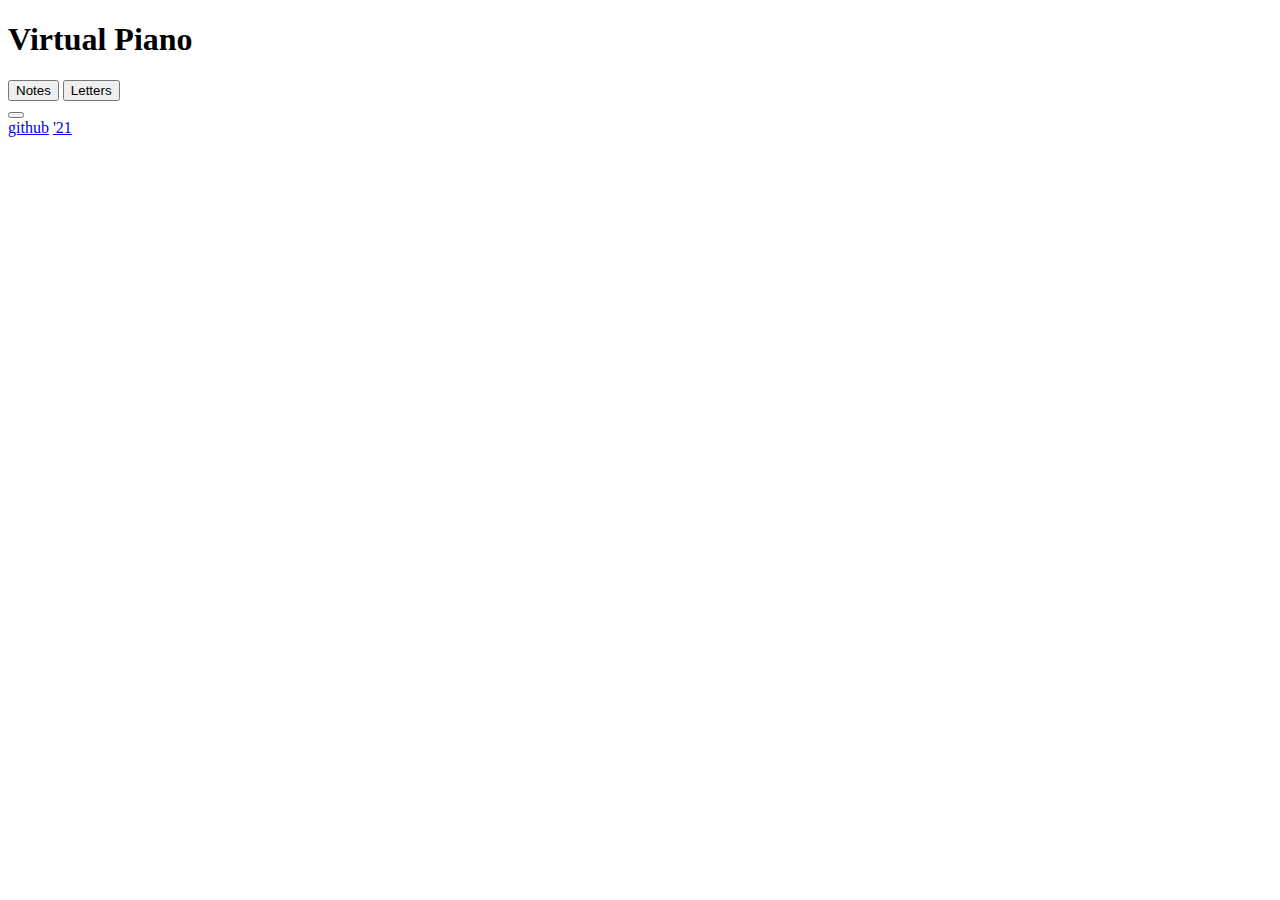
==== virtual-piano/index.html @ 3cd92677 "feat: add fullscreen feature" ====
<!DOCTYPE html>
<html lang="en">

<head>
  <meta charset="UTF-8">
  <meta http-equiv="X-UA-Compatible" content="IE=edge">
  <meta name="viewport" content="width=device-width, initial-scale=1.0">
  <link href="assets/piano.ico" rel="shortcut icon">

  <link href="https://fonts.gstatic.com" rel="preconnect">
  <link href="https://fonts.googleapis.com/css2?family=Open+Sans+Condensed:wght@300&family=Open+Sans:wght@300;400;800&display=swap" rel="stylesheet">
  <link href="style.css" rel="stylesheet">

  <title>virtual-piano</title>
</head>

<body>
  <header class="header">
    <h1 class="header-title">Virtual Piano</h1>
  </header>
  <main class="main">
    <div class="btn-container">
      <button class="btn btn-notes btn-active">Notes</button>
      <button class="btn btn-letters">Letters</button>
    </div>
    <div class="piano">
      <div class="piano-key" data-letter="D" data-note="c"></div>
      <div class="piano-key" data-letter="F" data-note="d"></div>
      <div class="piano-key" data-letter="G" data-note="e"></div>
      <div class="piano-key" data-letter="H" data-note="f"></div>
      <div class="piano-key" data-letter="J" data-note="g"></div>
      <div class="piano-key" data-letter="K" data-note="a"></div>
      <div class="piano-key" data-letter="L" data-note="b"></div>
      <div class="keys-sharp">
        <div class="piano-key sharp" data-letter="R" data-note="c♯"></div>
        <div class="piano-key sharp" data-letter="T" data-note="d♯"></div>
        <div class="piano-key sharp none"></div>
        <div class="piano-key sharp" data-letter="U" data-note="f♯"></div>
        <div class="piano-key sharp" data-letter="I" data-note="g♯"></div>
        <div class="piano-key sharp" data-letter="O" data-note="a♯"></div>
      </div>
    </div>
    <button class="fullscreen openfullscreen"></button>
  </main>
  <footer class="footer">
    <div class="footer-container">
      <a class="github" href="#" target="_blank" rel="noopener noreferrer">github</a>
      <a class="rss" href="https://rs.school/js/" target="_blank" rel="noopener noreferrer">
        <span class="rss-year">'21</span>
      </a>
    </div>
  </footer>
  <script src="app.js"></script>
</body>

</html>
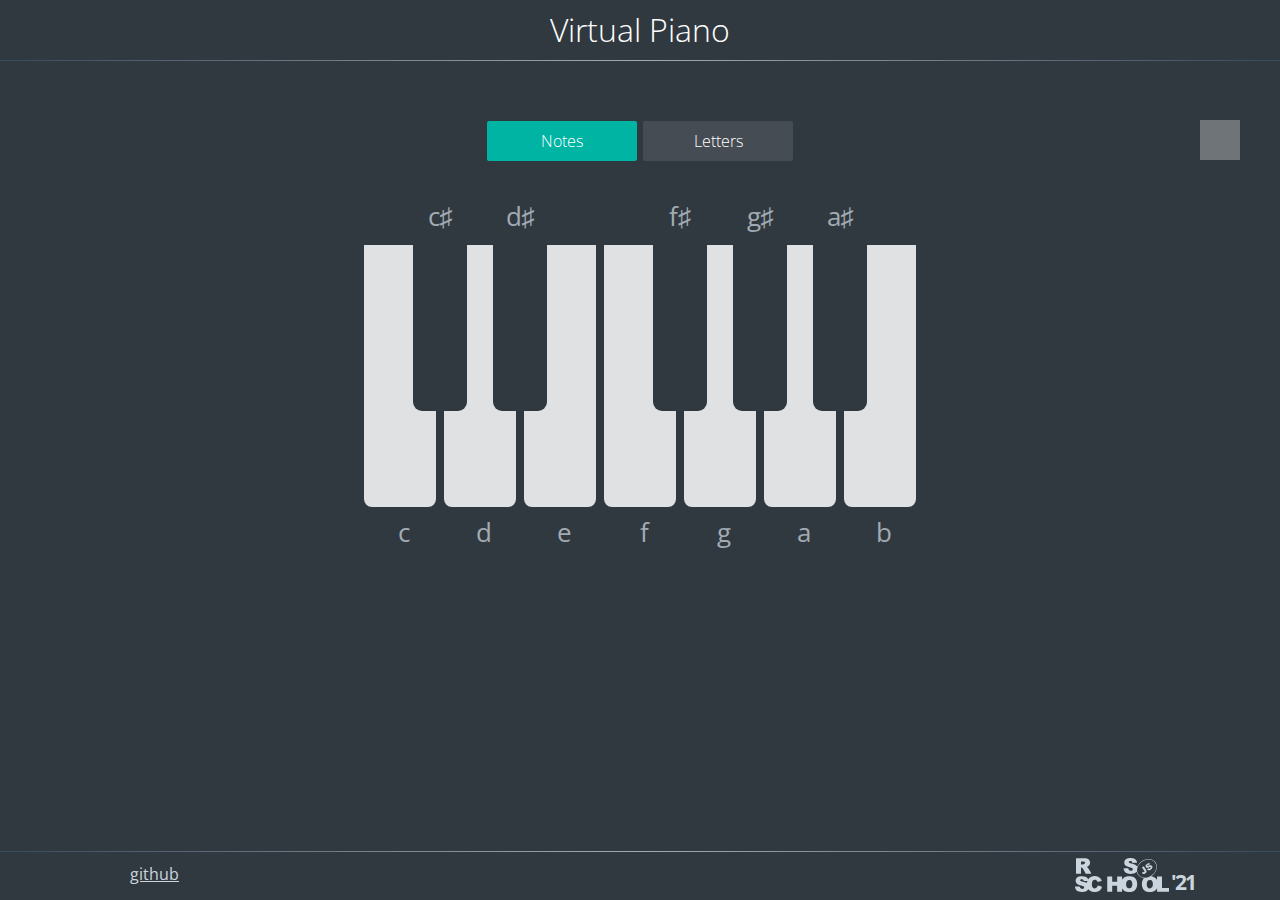
==== commit b05d6b7c: "add changes to virtual-piano project" ====
--- a/virtual-piano/index.html
+++ b/virtual-piano/index.html
@@ -1,56 +1,57 @@
-<!DOCTYPE html>
-<html lang="en">
-
-<head>
-  <meta charset="UTF-8">
-  <meta http-equiv="X-UA-Compatible" content="IE=edge">
-  <meta name="viewport" content="width=device-width, initial-scale=1.0">
-  <link href="assets/piano.ico" rel="shortcut icon">
-
-  <link href="https://fonts.gstatic.com" rel="preconnect">
-  <link href="https://fonts.googleapis.com/css2?family=Open+Sans+Condensed:wght@300&family=Open+Sans:wght@300;400;800&display=swap" rel="stylesheet">
-  <link href="style.css" rel="stylesheet">
-
-  <title>virtual-piano</title>
-</head>
-
-<body>
-  <header class="header">
-    <h1 class="header-title">Virtual Piano</h1>
-  </header>
-  <main class="main">
-    <div class="btn-container">
-      <button class="btn btn-notes btn-active">Notes</button>
-      <button class="btn btn-letters">Letters</button>
-    </div>
-    <div class="piano">
-      <div class="piano-key" data-letter="D" data-note="c"></div>
-      <div class="piano-key" data-letter="F" data-note="d"></div>
-      <div class="piano-key" data-letter="G" data-note="e"></div>
-      <div class="piano-key" data-letter="H" data-note="f"></div>
-      <div class="piano-key" data-letter="J" data-note="g"></div>
-      <div class="piano-key" data-letter="K" data-note="a"></div>
-      <div class="piano-key" data-letter="L" data-note="b"></div>
-      <div class="keys-sharp">
-        <div class="piano-key sharp" data-letter="R" data-note="c♯"></div>
-        <div class="piano-key sharp" data-letter="T" data-note="d♯"></div>
-        <div class="piano-key sharp none"></div>
-        <div class="piano-key sharp" data-letter="U" data-note="f♯"></div>
-        <div class="piano-key sharp" data-letter="I" data-note="g♯"></div>
-        <div class="piano-key sharp" data-letter="O" data-note="a♯"></div>
-      </div>
-    </div>
-    <button class="fullscreen openfullscreen"></button>
-  </main>
-  <footer class="footer">
-    <div class="footer-container">
-      <a class="github" href="#" target="_blank" rel="noopener noreferrer">github</a>
-      <a class="rss" href="https://rs.school/js/" target="_blank" rel="noopener noreferrer">
-        <span class="rss-year">'21</span>
-      </a>
-    </div>
-  </footer>
-  <script src="app.js"></script>
-</body>
-
+<!DOCTYPE html>
+<html lang="en">
+
+<head>
+  <meta charset="UTF-8">
+  <meta http-equiv="X-UA-Compatible" content="IE=edge">
+  <meta name="viewport" content="width=device-width, initial-scale=1.0">
+  <link href="assets/piano.ico" rel="shortcut icon">
+
+  <link href="https://fonts.gstatic.com" rel="preconnect">
+  <link href="https://fonts.googleapis.com/css2?family=Open+Sans+Condensed:wght@300&family=Open+Sans:wght@300;400;800&display=swap" rel="stylesheet">
+  <link href="style.css" rel="stylesheet">
+
+  <title>virtual-piano</title>
+</head>
+
+<body>
+  <header class="header">
+    <h1 class="header-title">Virtual Piano</h1>
+  </header>
+  <main class="main">
+    <div class="btn-container">
+      <button class="btn btn-notes btn-active">Notes</button>
+      <button class="btn btn-letters">Letters</button>
+    </div>
+    <div class="piano">
+      <div class="piano-key" data-letter="D" data-note="c"></div>
+      <div class="piano-key" data-letter="F" data-note="d"></div>
+      <div class="piano-key" data-letter="G" data-note="e"></div>
+      <div class="piano-key" data-letter="H" data-note="f"></div>
+      <div class="piano-key" data-letter="J" data-note="g"></div>
+      <div class="piano-key" data-letter="K" data-note="a"></div>
+      <div class="piano-key" data-letter="L" data-note="b"></div>
+      <div class="keys-sharp">
+        <div class="piano-key sharp" data-letter="R" data-note="c♯"></div>
+        <div class="piano-key sharp" data-letter="T" data-note="d♯"></div>
+        <div class="piano-key sharp none"></div>
+        <div class="piano-key sharp" data-letter="U" data-note="f♯"></div>
+        <div class="piano-key sharp" data-letter="I" data-note="g♯"></div>
+        <div class="piano-key sharp" data-letter="O" data-note="a♯"></div>
+      </div>
+    </div>
+    <button class="fullscreen openfullscreen"></button>
+  </main>
+  <footer class="footer">
+    <div class="footer-container">
+      <a class="github" href="https://github.com/OlhaMatyashovska/stage1-tasks/tree/virtual-piano" target="_blank" rel="noopener noreferrer">github</a>
+      <a class="rss" href="https://rs.school/js/" target="_blank" rel="noopener noreferrer">
+        <span class="rss-year">'21</span>
+      </a>
+    </div>
+  </footer>
+  <script src="app.js"></script>
+  <script src="fullscreen.js"></script>
+  <script src="buttons.js"></script>
+</body>
 </html>--- a/virtual-piano/style.css
+++ b/virtual-piano/style.css
@@ -0,0 +1,306 @@
+* {
+  padding: 0;
+  margin: 0;
+  box-sizing: border-box;
+  user-select: none;
+}
+a:focus {
+  outline: 0;
+}
+html {  
+  background: #313940;
+}
+body {
+  min-height: 100vh;
+  background-color: #313940;
+  font-family: 'Open Sans', Arial, Helvetica, sans-serif;
+  background: #313940;
+  overflow-x: hidden;
+}
+.header {
+  text-align: center;
+  width: 100%;
+  border-bottom: 1px solid;
+  border-image-slice: 1;
+  border-image-source: linear-gradient(to left, #38495a, #a2abb3, #38495a);
+}
+.header-title {
+  line-height: 60px;
+  font-weight: 300;
+  color: #fff;
+}
+.main {
+  min-height: calc(100vh - 110px);
+  padding: 60px 10px 0;
+  display: flex;
+  flex-direction: column;
+  justify-content: flex-start;
+  align-items: space-between;
+  width: 100%;
+  max-width: 1140px;
+  margin: 0 auto;
+}
+.btn-container {
+  display: flex;
+  justify-content: space-between;
+  width: 306px;
+  height: 40px;
+  margin: 0 auto;
+  margin-bottom: 80px;
+}
+.btn {
+  width: 150px;
+  height: 40px;
+  padding: 0 10px;
+  background-color: #454c53;
+  border: 0;
+  border-radius: 2px;
+  font-family: 'Open Sans', sans-serif;
+  font-size: 16px;
+  font-weight: 300;
+  color: #fff;
+  outline: 0;
+  cursor: pointer;
+  transition: 0.3s;
+}
+.btn:not(.btn-active):hover {
+  background-color: #515961; 
+}
+.btn:active {
+  background-color: #00c9b7;
+}
+.btn-active {
+  background-color: #00b4a4;
+}
+.btn-active:hover {
+  background-color: #00c9b7;
+}
+.piano {
+  position: relative;
+  display: flex;
+  justify-content: space-between;
+  width: 100%;
+  height: 270px;
+  max-width: 560px;
+  margin: 0 auto 60px;
+}
+.piano-key {
+  position: relative;
+  width: 80px;
+  height: 270px;
+  background-color: rgba(255, 255, 255, 0.85);
+  border: 4px solid #313940;
+  border-radius: 0px 0px 12px 12px;
+  transition: 0.3s;
+  cursor: pointer;
+}
+.piano-key:hover {
+  background-color: #fff;
+}
+.keys-sharp {
+  position: absolute;
+  top: 0;
+  bottom: 0;
+  left: 53px;
+  right: 53px;
+  display: flex;
+  justify-content: space-between;
+  pointer-events: none;
+}
+.piano-key.sharp {
+  width: 54px;
+  height: 170px;
+  background-color: #313940;
+  border: 0;
+  border-radius: 0px 0px 9px 9px;
+  top: 0;
+  z-index: 3;
+  pointer-events: auto;
+}
+.piano-key.piano-key-active,
+.piano-key.sharp.piano-key-active {
+  transform: scale(0.96);
+  background-color:blueviolet;
+}
+.piano-key.none {
+  background-color: transparent;
+  border: 0;
+  border-radius: 0;
+  pointer-events: none;
+}
+
+.piano-key::before,
+.piano-key::after {
+  content: attr(data-note);
+  position: absolute;
+  width: 40px;
+  height: 40px;
+  font-size: 26px;
+  line-height: 40px;
+  text-align: center;
+  color: #A2ABB3;
+  bottom: -45px;
+  left: 20px;
+  transition: 0.3s;
+}
+.piano-key::after {
+  display: none;
+  content: attr(data-letter);
+}
+.piano-key:hover::before,
+.piano-key:hover::after {
+  color: #CBD5DE;
+}
+.piano-key:active::before,
+.piano-key:active::after {
+  color: #fff;
+}
+.piano-key.sharp::before,
+.piano-key.sharp::after {
+  bottom: 175px;
+  left: 7px;
+}
+.piano-key.piano-key-active::before,
+.piano-key.piano-key-active::after {
+  color:blueviolet;
+}
+.piano-key.letter::before {
+  display: none;
+}
+.piano-key.letter::after {
+  display: block;
+}
+.fullscreen {
+  position: fixed;
+  top: 120px;
+  right: 40px;
+  width: 40px;
+  height: 40px;
+  background-color: rgba(255, 255, 255, 0.3);
+  border: 0;
+  outline: 0;
+  background-size: contain;
+  transition: 0.3s;
+  cursor: pointer;
+  background-image: url('assets/svg/fullscreen-open.svg');
+}
+.fullscreen:hover {
+  background-color: rgba(255, 255, 255, 0.5);
+}
+:-webkit-full-screen .fullscreen {
+  background-image: url('assets/svg/fullscreen-exit.svg');
+}
+.footer {
+  border-top: 1px solid;
+  border-image-slice: 1;
+  border-image-source: linear-gradient(to left, #38495a, #a2abb3, #38495a);
+}
+.footer-container {
+  padding: 0 15px;
+  display: flex;
+  justify-content: space-between;
+  align-items: center;
+  width: 100%;
+  max-width: 1140px;
+  margin: 0 auto;
+}
+.github {
+  display: block;
+  width: 120px;
+  height: 45px;
+  padding-left: 45px;
+  background-image: url('assets/svg/github.svg');
+  background-size: 35px;
+  background-repeat: no-repeat;
+  background-position: left center;
+  line-height: 45px;
+  color: #cbd5de;
+  font-size: 16px;
+  font-family: 'Open Sans', sans-serif;
+  transition: 0.3s;
+}
+.github:hover {
+  color: #fff;
+}
+.rss {
+  display: block;
+  position: relative;
+  font-family: 'Open Sans', sans-serif;
+  width: 120px;
+  height: 35px;
+  background-image: url('assets/svg/rss.svg');
+  background-size: contain;
+  background-repeat: no-repeat;
+  background-position: left center;
+  padding-right: 25px;
+}
+.rss-year {
+  position: absolute;
+  bottom: 0;
+  right: 0;
+  font-size: 21px;
+  letter-spacing: -2px;
+  color: #cbd5de;
+  line-height: 0.9;
+  font-weight: bold;
+  transition: 0.3s;
+}
+.rss:hover .rss-year {
+  right: -5px;
+  letter-spacing: 0;
+}
+@media (max-width: 768px) {
+  .fullscreen {
+    top: 10px;
+    right: 20px;
+    width: 40px;
+    height: 40px;
+  }
+}
+@media (max-width: 600px) {
+  .main {
+    padding-top: 40px;
+  }
+  .piano {
+    width: 310px;
+    height: 160px;
+  }
+  .piano-key {
+    width: 44px;
+    height: 160px;
+    border-radius: 0px 0px 8px 8px;
+    border: 2px solid #313940;
+  }
+  .keys-sharp {
+    left: 26px;
+    right: 26px;
+  }
+  .piano-key.sharp {
+    width: 36px;
+    height: 100px;
+    border-radius: 0px 0px 6px 6px;
+  }
+  .piano-key::before,
+  .piano-key::after {
+    width: 30px;
+    height: 30px;
+    font-size: 22px;
+    bottom: -35px;
+    left: 7px;
+    font-size: 22px;
+  }
+  .piano-key.sharp::before,
+  .piano-key.sharp::after {
+    bottom: 115px;
+    left: 3px;
+  }
+  .btn-container {
+    width: 244px;
+    height: 40px;
+    margin-bottom: 80px;
+  }
+  .btn {
+    width: 120px;
+    height: 40px;
+  }
+}
